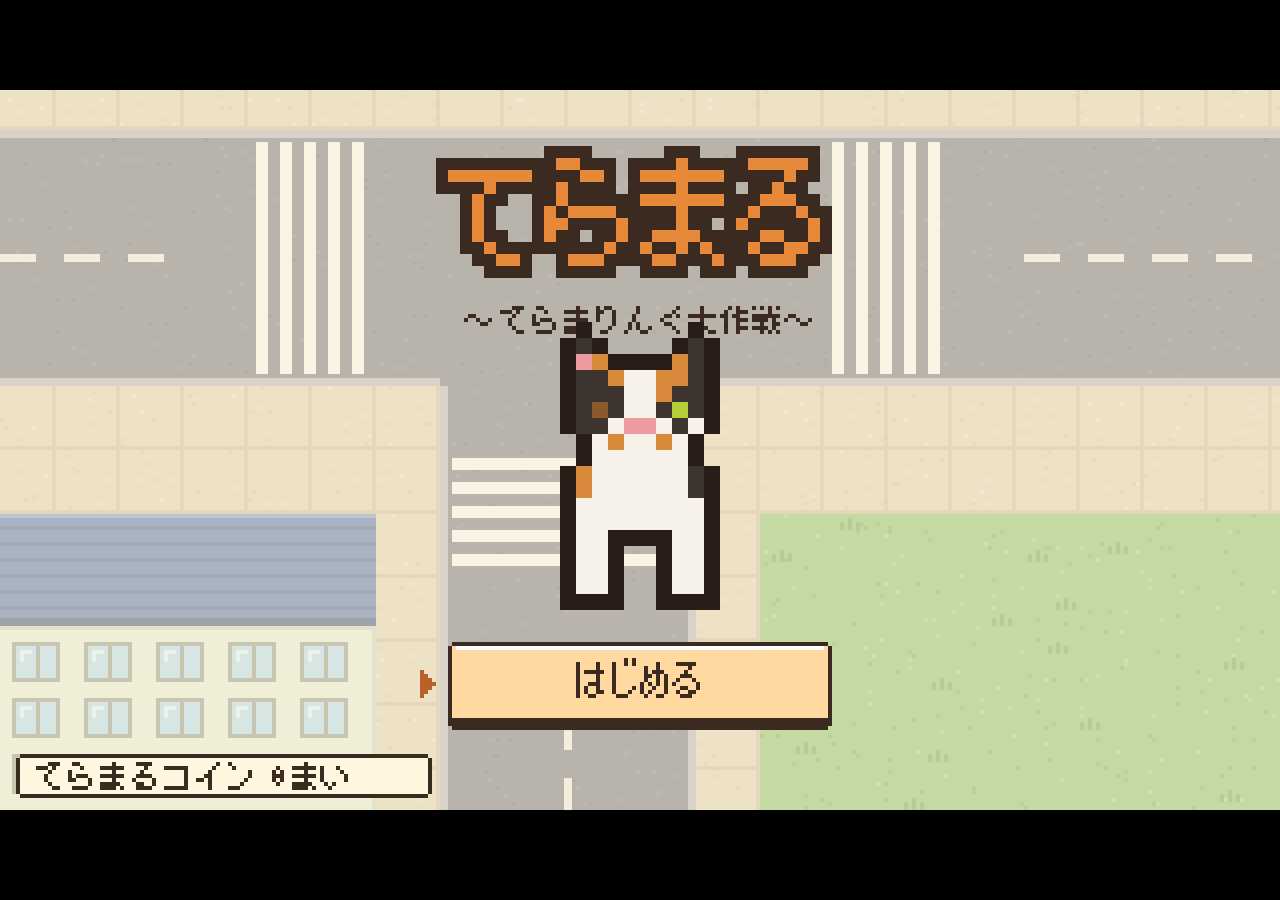
==== index.html @ a6209c67 "M1：土台（描画・入力・ドット文字・タイトル・街を歩く・ポーズ） Co-Authored-By: Claude Opus 5.5 <noreply@anthropic.com>" ====
<!doctype html>
<html lang="ja">
<head>
  <meta charset="utf-8">
  <meta name="viewport" content="width=device-width, initial-scale=1, maximum-scale=1, user-scalable=no, viewport-fit=cover">
  <meta name="apple-mobile-web-app-capable" content="yes">
  <meta name="mobile-web-app-capable" content="yes">
  <meta name="theme-color" content="#000000">
  <title>てらまる</title>
  <link rel="icon" href="data:,">
  <link rel="stylesheet" href="style.css">
</head>
<body>
  <canvas id="screen" width="320" height="180"></canvas>
  <script type="module" src="src/main.js"></script>
</body>
</html>
---- style.css ----
html, body {
  margin: 0;
  padding: 0;
  width: 100%;
  height: 100%;
  overflow: hidden;
  background: #000;
  /* スマホでのスクロール・拡大・長押しメニュー・文字選択を止める */
  touch-action: none;
  overscroll-behavior: none;
  -webkit-user-select: none;
  user-select: none;
  -webkit-touch-callout: none;
  -webkit-tap-highlight-color: transparent;
}

#screen {
  position: absolute;
  image-rendering: pixelated;
  image-rendering: crisp-edges;
  touch-action: none;
  outline: none;
}

/* 切り欠き（ノッチ）の幅を JS から読むための見えない要素 */
#safe-probe {
  position: absolute;
  visibility: hidden;
  pointer-events: none;
  padding-top: env(safe-area-inset-top, 0px);
  padding-right: env(safe-area-inset-right, 0px);
  padding-bottom: env(safe-area-inset-bottom, 0px);
  padding-left: env(safe-area-inset-left, 0px);
}
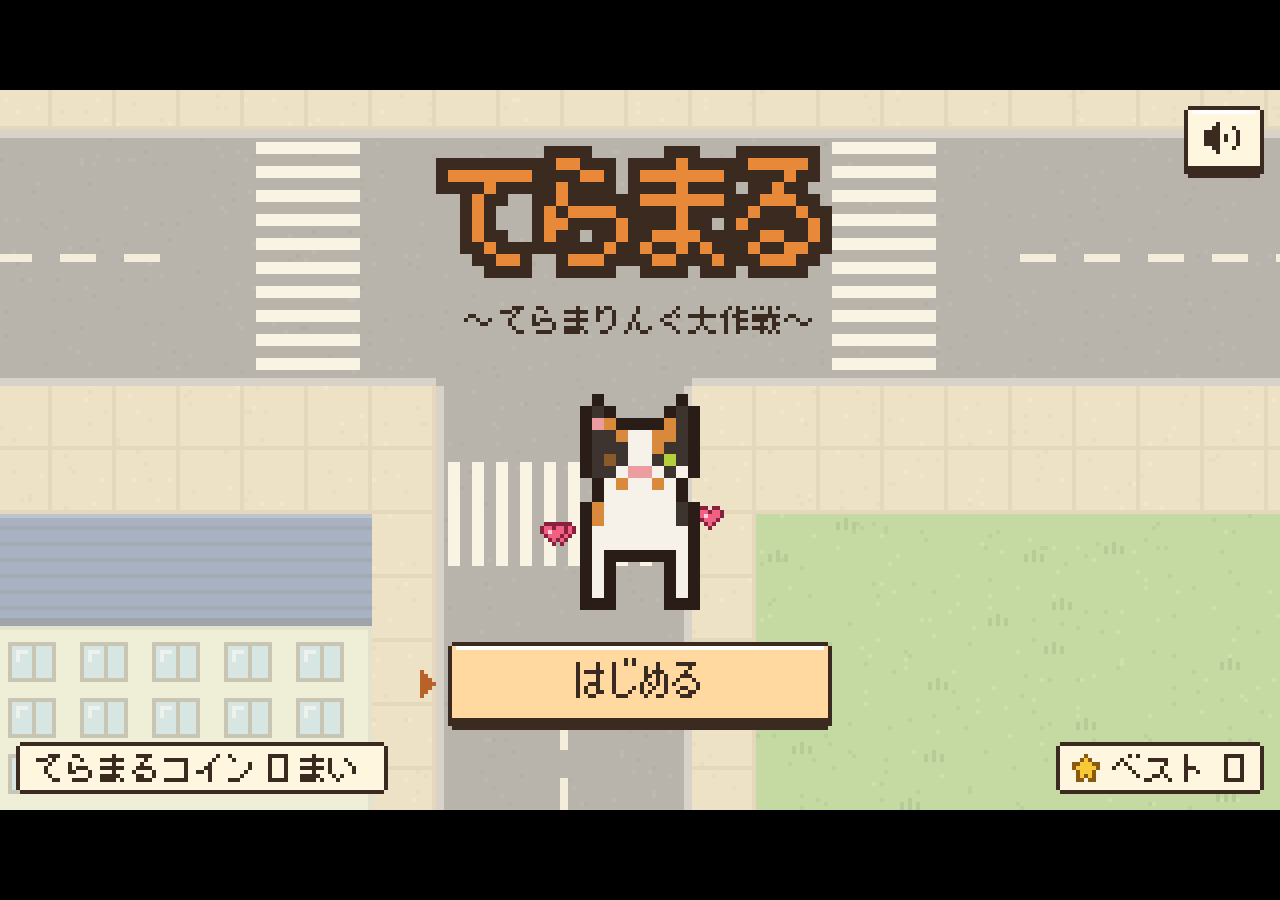
==== commit 58bc935d: "M6スマホ調整：縦向きの案内を画面いっぱいに、ホーム画面に追加で全画面（アイコン・manifest）、Androidは最初のタップで全画面＋横向き固定、ぶつかる・倒れるで振動 Co-Authored-" ====
--- a/index.html
+++ b/index.html
@@ -4,14 +4,20 @@
   <meta charset="utf-8">
   <meta name="viewport" content="width=device-width, initial-scale=1, maximum-scale=1, user-scalable=no, viewport-fit=cover">
   <meta name="apple-mobile-web-app-capable" content="yes">
+  <meta name="apple-mobile-web-app-status-bar-style" content="black-translucent">
+  <meta name="apple-mobile-web-app-title" content="てらまる">
   <meta name="mobile-web-app-capable" content="yes">
   <meta name="theme-color" content="#000000">
   <title>てらまる</title>
-  <link rel="icon" href="data:,">
+  <link rel="icon" href="icons/icon-192.png">
+  <link rel="apple-touch-icon" href="icons/icon-180.png">
+  <link rel="manifest" href="manifest.webmanifest">
   <link rel="stylesheet" href="style.css">
 </head>
 <body>
   <canvas id="screen" width="320" height="180"></canvas>
+  <!-- スマホを縦にしているとき（画面いっぱいに出す） -->
+  <div id="rotate"><div class="phone"></div><p>よこにしてね</p></div>
   <script type="module" src="src/main.js"></script>
 </body>
 </html>
--- a/style.css
+++ b/style.css
@@ -13,6 +13,43 @@
   -webkit-touch-callout: none;
   -webkit-tap-highlight-color: transparent;
 }
+
+@font-face {
+  font-family: 'k8x12';
+  src: url(fonts/k8x12.ttf);
+}
+
+/* 縦向きの案内：ふだんは出さない。縦のときは画面いっぱいに出して、ゲームは隠す */
+#rotate {
+  display: none;
+  position: fixed;
+  inset: 0;
+  background: #3a2a20;
+  color: #fff6e0;
+  flex-direction: column;
+  align-items: center;
+  justify-content: center;
+  gap: 28px;
+  font-family: 'k8x12', sans-serif;
+  font-size: 36px;
+  -webkit-font-smoothing: none;
+}
+#rotate p { margin: 0; letter-spacing: 2px; }
+#rotate .phone {
+  width: 56px;
+  height: 96px;
+  box-sizing: border-box;
+  border: 8px solid #fff6e0;
+  border-radius: 4px;
+  background: #3a2a20;
+  animation: tilt 2s steps(1) infinite;
+}
+@keyframes tilt {
+  0% { transform: rotate(0deg); }
+  50% { transform: rotate(-90deg); border-color: #f08a3a; }
+}
+body.portrait #rotate { display: flex; }
+body.portrait #screen { visibility: hidden; }
 
 #screen {
   position: absolute;
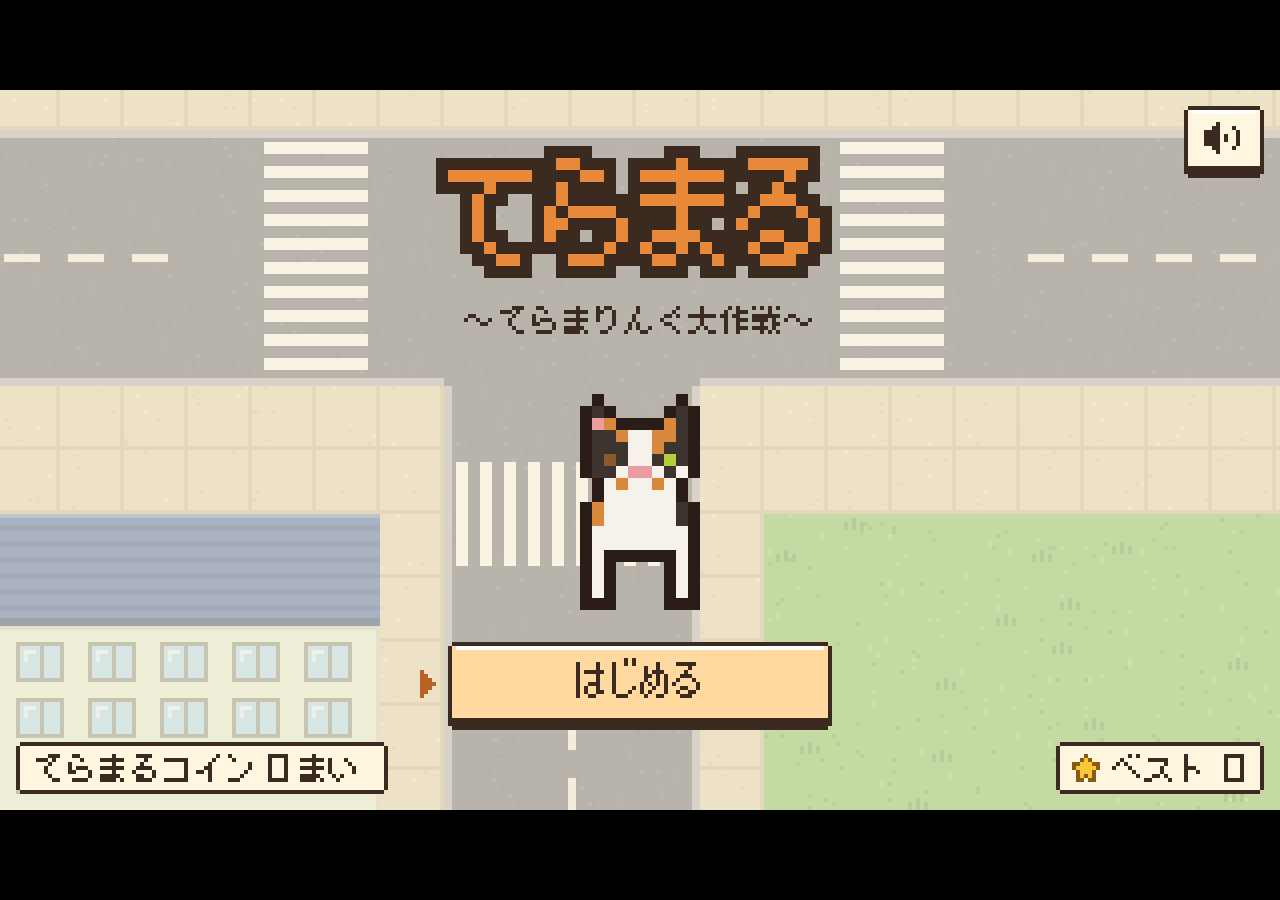
==== commit 8ae46a3c: "「よこにしてね」の画面に、寝そべったてらまるの絵を追加（背景を明るくして縁取りが見えるように） Co-Authored-By: Claude Opus 5.5 <noreply@anthropic.c" ====
--- a/index.html
+++ b/index.html
@@ -17,7 +17,7 @@
 <body>
   <canvas id="screen" width="320" height="180"></canvas>
   <!-- スマホを縦にしているとき（画面いっぱいに出す） -->
-  <div id="rotate"><div class="phone"></div><p>よこにしてね</p></div>
+  <div id="rotate"><canvas id="rotate-cat" width="26" height="10"></canvas><div class="phone"></div><p>よこにしてね</p></div>
   <script type="module" src="src/main.js"></script>
 </body>
 </html>
--- a/style.css
+++ b/style.css
@@ -24,8 +24,8 @@
   display: none;
   position: fixed;
   inset: 0;
-  background: #3a2a20;
-  color: #fff6e0;
+  background: #fbf0d8;
+  color: #3a2a20;
   flex-direction: column;
   align-items: center;
   justify-content: center;
@@ -35,13 +35,19 @@
   -webkit-font-smoothing: none;
 }
 #rotate p { margin: 0; letter-spacing: 2px; }
+#rotate-cat {
+  width: 182px;
+  height: 70px;
+  image-rendering: pixelated;
+  image-rendering: crisp-edges;
+}
 #rotate .phone {
   width: 56px;
   height: 96px;
   box-sizing: border-box;
-  border: 8px solid #fff6e0;
+  border: 8px solid #3a2a20;
   border-radius: 4px;
-  background: #3a2a20;
+  background: #fbf0d8;
   animation: tilt 2s steps(1) infinite;
 }
 @keyframes tilt {
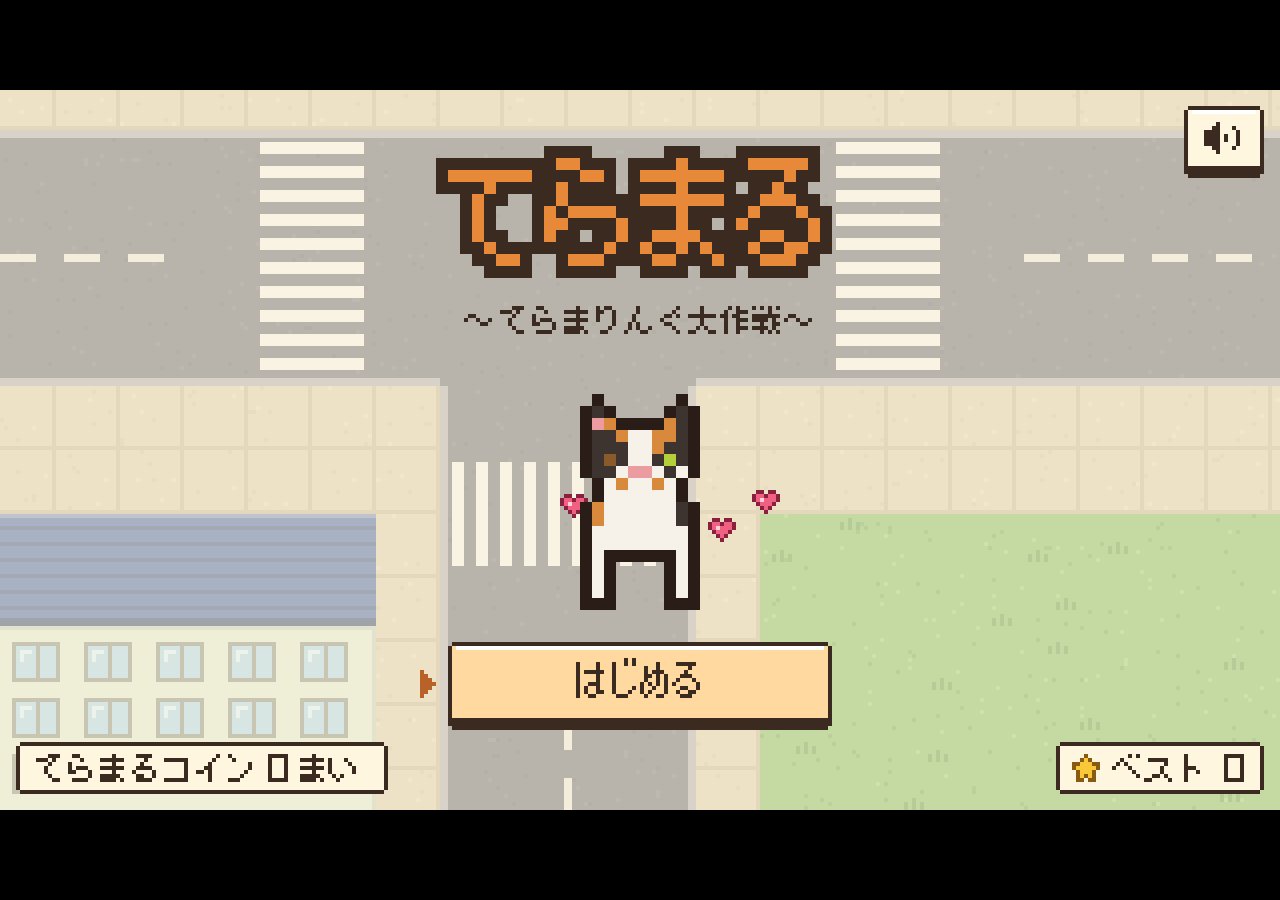
==== commit b7e64e8d: "「よこにしてね」のてらまる：目を開けて、体を短くふっくら・前足を顔の下に出した Co-Authored-By: Claude Opus 5.5 <noreply@anthropic.com>" ====
--- a/index.html
+++ b/index.html
@@ -17,7 +17,7 @@
 <body>
   <canvas id="screen" width="320" height="180"></canvas>
   <!-- スマホを縦にしているとき（画面いっぱいに出す） -->
-  <div id="rotate"><canvas id="rotate-cat" width="26" height="10"></canvas><div class="phone"></div><p>よこにしてね</p></div>
+  <div id="rotate"><canvas id="rotate-cat" width="22" height="11"></canvas><div class="phone"></div><p>よこにしてね</p></div>
   <script type="module" src="src/main.js"></script>
 </body>
 </html>
--- a/style.css
+++ b/style.css
@@ -36,8 +36,8 @@
 }
 #rotate p { margin: 0; letter-spacing: 2px; }
 #rotate-cat {
-  width: 182px;
-  height: 70px;
+  width: 176px;
+  height: 88px;
   image-rendering: pixelated;
   image-rendering: crisp-edges;
 }
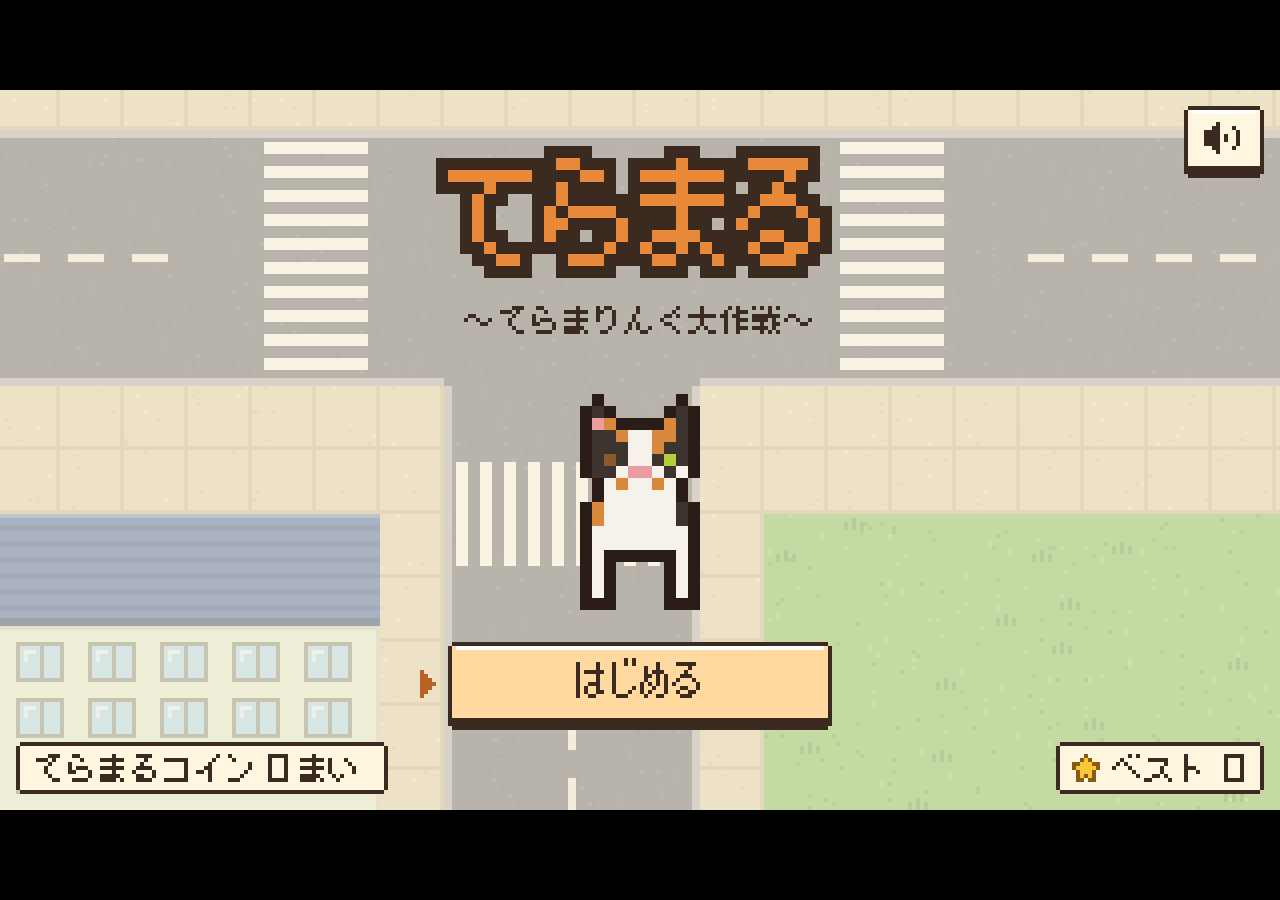
==== commit 0759485b: "縦向きの案内：「よこにしてにゃ〜」に。フリフリは絵をゆがめず、おしりを1ドット前後させる2コマで左右に振るようにした Co-Authored-By: Claude Opus 5.5 <noreply@" ====
--- a/index.html
+++ b/index.html
@@ -17,7 +17,7 @@
 <body>
   <canvas id="screen" width="320" height="180"></canvas>
   <!-- スマホを縦にしているとき（画面いっぱいに出す） -->
-  <div id="rotate"><canvas id="rotate-cat" width="22" height="11"></canvas><div class="phone"></div><p>よこにしてね</p></div>
+  <div id="rotate"><canvas id="rotate-cat" width="22" height="11"></canvas><div class="phone"></div><p>よこにしてにゃ〜</p></div>
   <script type="module" src="src/main.js"></script>
 </body>
 </html>
--- a/style.css
+++ b/style.css
@@ -36,8 +36,6 @@
 }
 #rotate p { margin: 0; letter-spacing: 2px; }
 #rotate-cat {
-  width: 176px;
-  height: 88px;
   image-rendering: pixelated;
   image-rendering: crisp-edges;
 }
